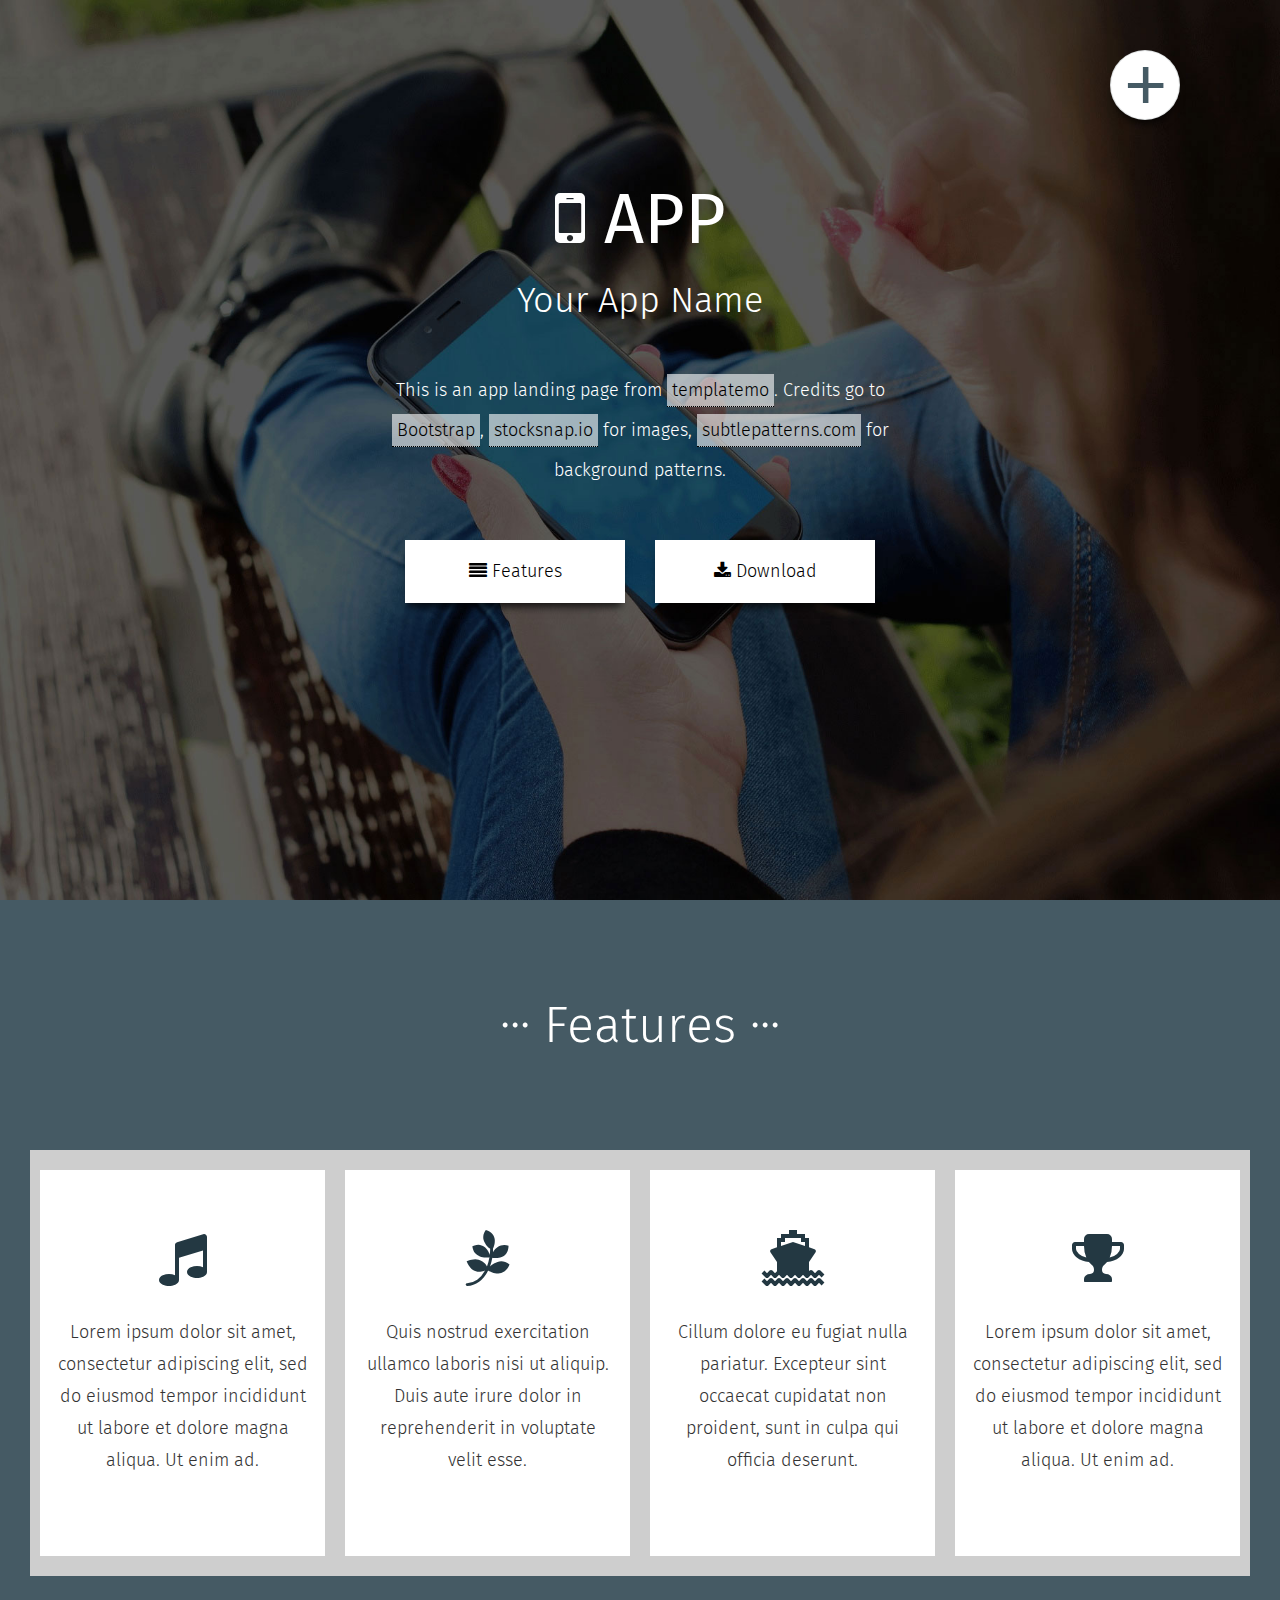
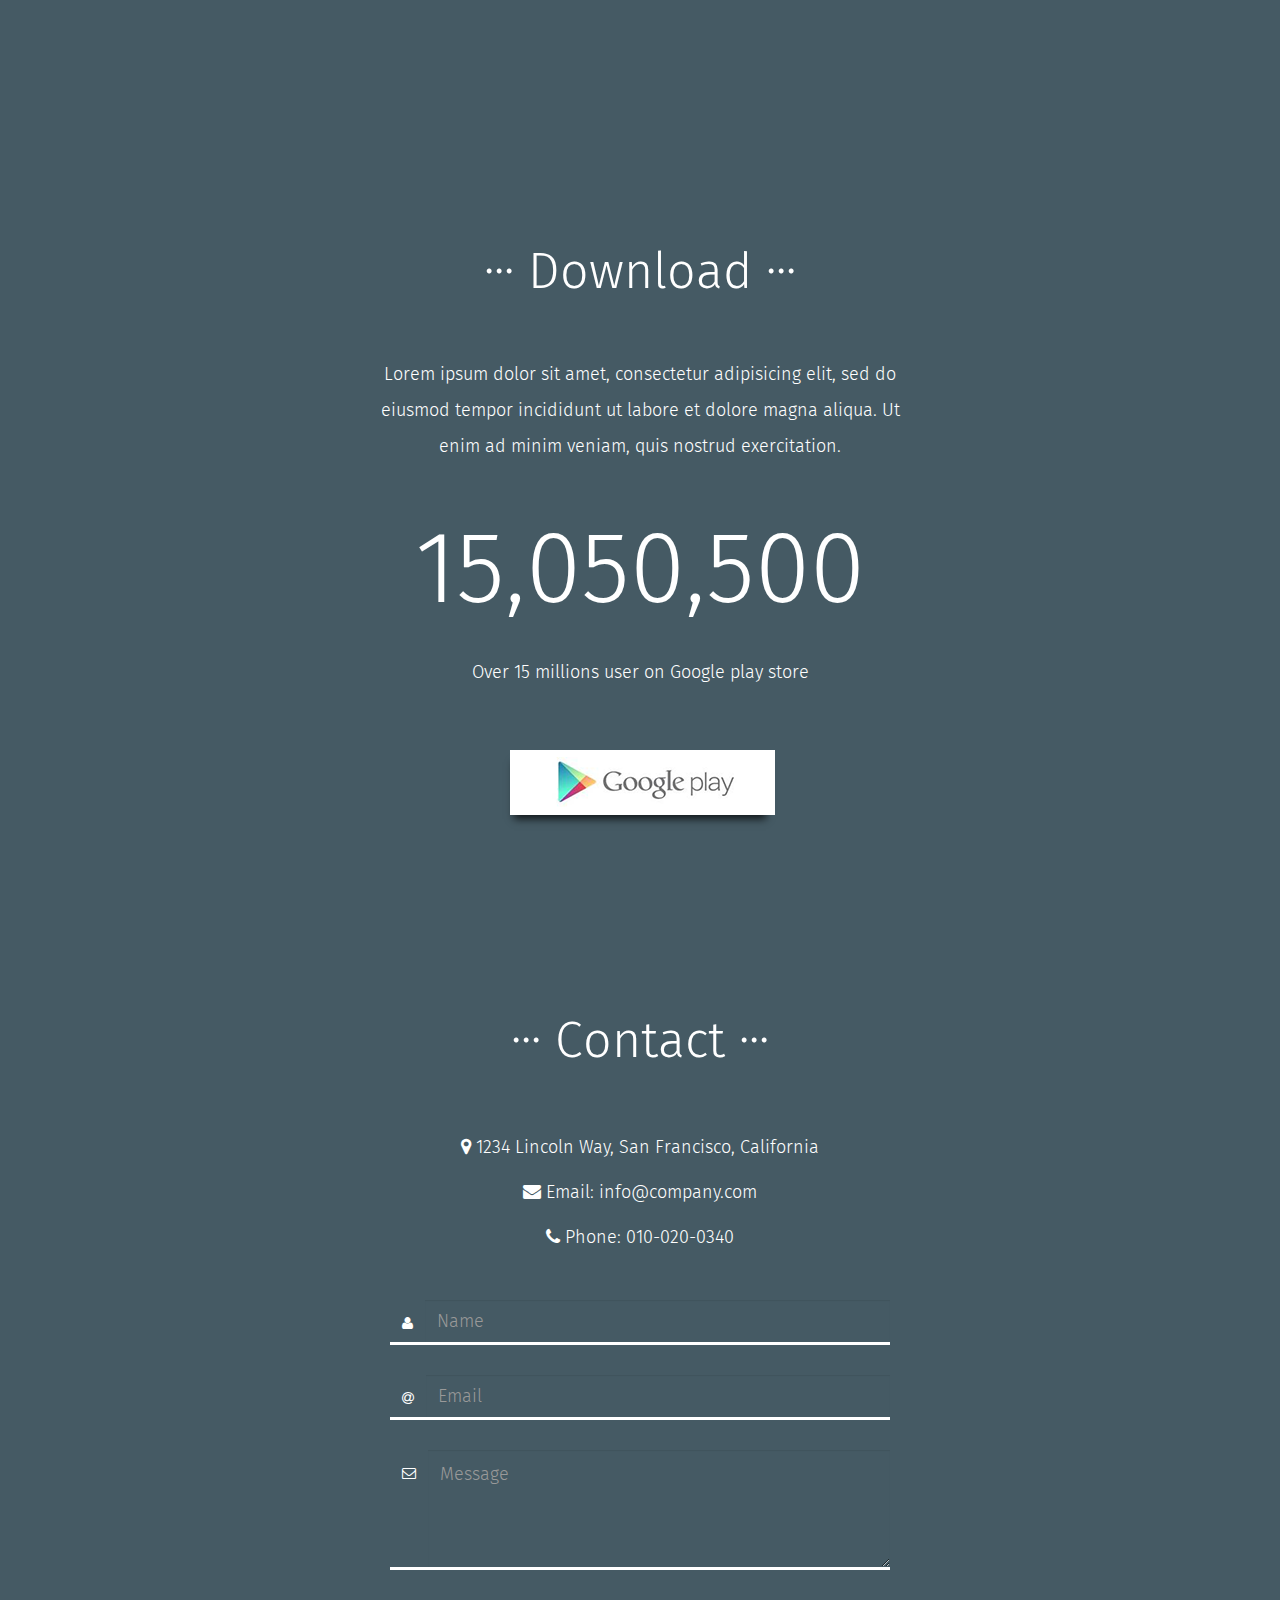
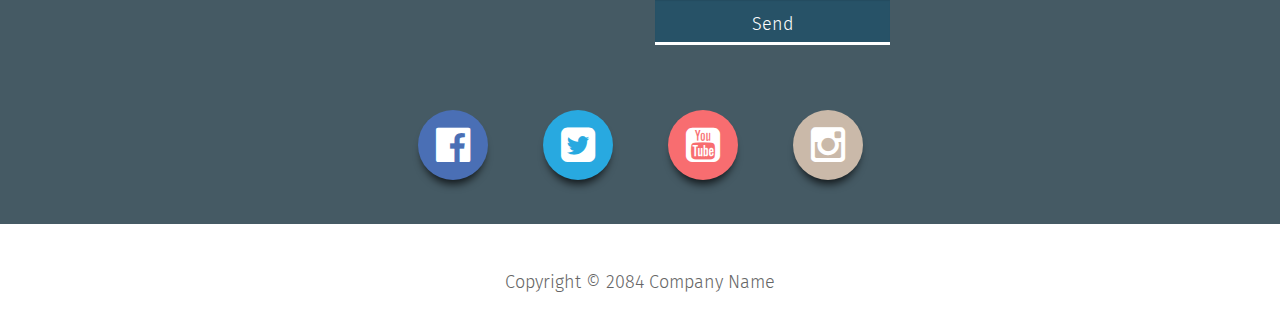
==== index.html @ d2bed55b "Added files from template to the repo." ====
<!DOCTYPE html>
<html lang="en" class="ie_11_scroll">
    <head>
        <meta charset="utf-8">
        <meta http-equiv="X-UA-Compatible" content="IE=edge">
        <meta name="viewport" content="hhhwidth=device-width, initial-scale=1">
        <title>App Landing Page</title>
<!--

App Landing Template

http://www.templatemo.com/tm-474-app-landing

-->
        <!-- CSS -->
        <link rel="stylesheet" href="css/bootstrap.min.css">
        <link rel="stylesheet" href="css/font-awesome.min.css">
        <link rel="stylesheet" href="css/templatemo_style.css">
        <!-- Favicon and touch icons -->
        <link rel="shortcut icon" href="favicon.png" />
        <!--[if lt IE 9]>
          <script src="https://oss.maxcdn.com/html5shiv/3.7.2/html5shiv.min.js"></script>
          <script src="https://oss.maxcdn.com/respond/1.4.2/respond.min.js"></script>
        <![endif]-->
    </head>
    <body>
        <!-- Top menu -->
        <div class="show-menu">
            <a href="#" class="shadow-top-down">+</a>
        </div>
        <nav class="main-menu shadow-top-down">
            <ul class="nav nav-pills nav-stacked">
                <li><a href="#templatemo_home" class="scroll_effect">Home</a></li>
                <li><a href="#templatemo_features" class="scroll_effect">Features</a></li>
                <li><a href="#templatemo_download" class="scroll_effect">Download</a></li>
                <li><a href="http://www.facebook.com/templatemo" rel="nofollow" target="_parent">Fan Page</a></li>
                <li><a href="elements.html">Elements</a></li>
                <li><a href="#templatemo_contact" class="scroll_effect">Contact</a></li>
            </ul>
        </nav>
        <!-- Home -->
        <section id="templatemo_home">
            <div class="container">
                <div class="templatemo_home_inner_wapper">
                    <h1 class="text-center"><i class="fa fa-mobile-phone"></i> APP</h1>
                </div>
                <div class="templatemo_home_inner_wapper">
                    <h2 class="text-center">Your App Name</h2>
                    <p class="text-center">
                        This is an app landing page from 
                        <a rel="nofollow" href="http://www.templatemo.com" target="_parent">templatemo</a>. 
                        Credits go to <a rel="nofollow" href="http://getbootstrap.com/" target="_parent">Bootstrap</a>, 
                        <a rel="nofollow" href="http://stocksnap.io/" target="_parent">stocksnap.io</a> for images, 
                        <a rel="nofollow" href="http://subtlepatterns.com/" target="_parent">subtlepatterns.com</a> for background patterns.
                    </p>
                </div>
                <div class="templatemo_home_inner_wapper btn_wapper">
                    <div class="col-sm-6">
                        <a href="#templatemo_features" class="btn col-xs-12 scroll_effect shadow-top-down">
                            <i class="fa fa-align-justify"></i> Features
                        </a>
                    </div>
                    <div class="col-sm-6">
                        <a href="#templatemo_download" class="btn col-xs-12 scroll_effect shadow-top-down">
                            <i class="fa fa-download"></i> Download
                        </a>
                    </div>
                </div>
            </div>
        </section>
        <!-- Features -->
        <section id="templatemo_features">
            <div class="container-fluid">
                <header class="template_header">
                    <h1 class="text-center"><span>...</span> Features <span>...</span></h1>
                </header>
                <div class="col-sm-12">
                    <div class="col-sm-6 col-lg-3 feature-box">
                        <div class="feature-box-inner">
                            <div class="feature-box-icon">
                                <i class="fa fa-music"></i>
                            </div>
                            <p>
                                Lorem ipsum dolor sit amet, consectetur adipiscing elit, sed do eiusmod tempor incididunt ut labore et dolore magna aliqua. Ut enim ad.
                            </p>
                        </div>
                    </div>
                    <div class="col-sm-6 col-lg-3 feature-box">
                        <div class="feature-box-inner">
                            <div class="feature-box-icon">
                                <i class="fa fa-pagelines"></i>
                            </div>
                            <p>
                                Quis nostrud exercitation ullamco laboris nisi ut aliquip. Duis aute irure dolor in reprehenderit in voluptate velit esse.
                            </p>
                        </div>
                    </div>
                    <div class="col-sm-6 col-lg-3 feature-box">
                        <div class="feature-box-inner">
                            <div class="feature-box-icon">
                                <i class="fa fa-ship"></i>
                            </div>
                            <p>
                                Cillum dolore eu fugiat nulla pariatur. Excepteur sint occaecat cupidatat non proident, sunt in culpa qui officia deserunt.
                            </p>
                        </div>
                    </div>
                    <div class="col-sm-6 col-lg-3 feature-box">
                        <div class="feature-box-inner">
                            <div class="feature-box-icon">
                                <i class="fa fa-trophy"></i>
                            </div>
                            <p>
                                Lorem ipsum dolor sit amet, consectetur adipiscing elit, sed do eiusmod tempor incididunt ut labore et dolore magna aliqua. Ut enim ad.
                            </p>
                        </div>
                    </div>
                </div>
            </div>
        </section>
        <!-- Download -->
        <section id="templatemo_download">
            <div class="container">
                <header class="template_header">
                    <h1 class="text-center"><span>...</span> Download <span>...</span></h1>
                </header>
                <div class="templatemo_download_text_wapper">
                    <p>
                        Lorem ipsum dolor sit amet, consectetur adipisicing elit, sed do eiusmod tempor incididunt ut 
                        labore et dolore magna aliqua. Ut enim ad minim veniam, quis nostrud exercitation.
                    </p>
                </div>
                <div class="col-xs-12">
                    <h2>15,050,500</h2>
                </div>
                <div class="col-xs-12">
                    <p>Over 15 millions user on Google play store</p>
                </div>
                <div class="col-xs-12">
                    <a href="#" class="shadow-top-down"><img src="images/download_btn.png"/></a>
                </div>
            </div>
        </section>
        <!-- Contact -->
        <section id="templatemo_contact">
            <div class="container">
                <div class="row">
                    <div class="col-sm-12">
                        <header class="template_header">
                            <h1 class="text-center"><span>...</span> Contact <span>...</span></h1>
                        </header>
                        <p class="text-center">
                            <i class="fa fa-map-marker"></i> 1234 Lincoln Way, San Francisco, California<br />
                            <i class="fa fa-envelope"></i> Email: <a href="mailto:info@company.com">info@company.com</a><br />
                            <i class="fa fa-phone"></i> Phone: <a href="tel:010-020-0340">010-020-0340</a>
                        </p>
                    </div>
                </div>
                <form role="form" action="#" method="post">
                    <div class="form-group">
                        <div class="input-group">
                            <div class="input-group-addon"><i class="fa fa-user"></i></div>
                            <input type="text" name="name" class="form-control" id="contact-name" placeholder="Name">
                        </div>
                    </div>
                    <div class="form-group">
                        <div class="input-group">
                            <div class="input-group-addon"><i class="fa fa-at"></i></div>
                            <input type="text" name="email" class="form-control" placeholder="Email">
                        </div>
                    </div>
                    <div class="form-group">
                        <div class="input-group">
                            <div class="input-group-addon"><i class="fa fa-envelope-o"></i></div>
                            <textarea name="message" class="form-control" id="contact-message" placeholder="Message"></textarea>
                        </div>
                    </div>
                    <div class="form-group row">
                        <div class="col-xs-6 col-xs-offset-6">
                            <button type="submit" class="form-control">Send</button>
                        </div>
                    </div>
                </form>
                <div class="row">
                    <div class="col-md-6 col-md-offset-3">
                        <ul class="nav nav-pills social">
                            <li><a href="#" class="shadow-top-down social-facebook"><i class="fa fa-facebook-official"></i></a></li>
                            <li><a href="#" class="shadow-top-down social-twitter"><i class="fa fa-twitter-square"></i></a></li>
                            <li><a href="#" class="shadow-top-down social-youtube"><i class="fa fa-youtube-square"></i></a></li>
                            <li><a href="#" class="shadow-top-down social-instagram"><i class="fa fa-instagram"></i></a></li>
                        </ul>
                    </div>
                </div>
            </div>
        </section>
        <!-- Footer -->
        <footer>
            <div class="container">
                <div class="row">
                    <div class="col-xs-12 footer-copyright">
                        <p>Copyright &copy; 2084 <a href="#" target="_parent">Company Name</a></p>
                    </div>
                </div>
            </div>
        </footer>
        <!-- require plugins -->
        <script src="js/jquery.min.js"></script>
        <script src="js/jquery-ui.min.js"></script>
        <script src="js/bootstrap.min.js"></script>
        <script src="js/jquery.parallax.js"></script>
        <!-- template mo config script -->
        <script src="js/templatemo_scripts.js"></script>
    </body>
</html>
---- css/templatemo_style.css ----
/* 

App Landing Template

http://www.templatemo.com/tm-474-app-landing

*/

@font-face {
    font-family: 'Fira Sans';
    src: url('../fonts/FiraSans-Light.eot');
    src: local('Fira Sans Light'),
         url('../fonts/FiraSans-Light.eot') format('embedded-opentype'),
         url('../fonts/FiraSans-Light.woff') format('woff'),
         url('../fonts/FiraSans-Light.ttf') format('truetype');
    font-weight: 300;
    font-style: normal;
}
@font-face {
    font-family: 'Fira Sans';
    src: url('../fonts/FiraSans-Regular.eot');
    src: local('Fira Sans Regular'),
         url('../fonts/FiraSans-Regular.eot') format('embedded-opentype'),
         url('../fonts/FiraSans-Regular.woff') format('woff'),
         url('../fonts/FiraSans-Regular.ttf') format('truetype');
    font-weight: 400;
    font-style: normal;

}
@font-face {
    font-family: 'Fira Sans';
    src: url('../fonts/FiraSans-Bold.eot');
    src: local('Fira Sans Bold'),
         url('../fonts/FiraSans-Bold.eot') format('embedded-opentype'),
         url('../fonts/FiraSans-Bold.woff') format('woff'),
         url('../fonts/FiraSans-Bold.ttf') format('truetype');
    font-weight: 700;
    font-style: normal;
}
html {
    overflow: hidden;
}
body {
    background: #455a64;
    overflow: auto;
    height: 100vh;
}
/***** Typography *****/
body, p, a, th, td, li, dl, .form-control { font: normal normal 300 18px/2em 'Fira Sans';}
b, strong, dt { font-weight: 400;}
h1, h2, h3, h4, h5, h6 { line-height: 2em;}
/***** Material Shadow *****/
.shadow-top-down {
    box-shadow: 0px 8px 8px -4px rgba(0,0,0,0.75);
    transition: all .5s;
}
.shadow-top-down:hover { box-shadow: 0px 0px 8px 0px rgba(0,0,0,0.25);}
/***** Material Form Elements *****/
form {
    max-width: 500px;
    margin: 0 auto;
    margin-top: 30px;
}
form .form-group { margin-top: 30px;}
form input.form-control,
form button.form-control,
form textarea.form-control ,
form select.form-control {
    border: 0px;
    background-color: transparent;
    border-bottom: 3px solid #233842;
    border-radius: 0px;
    height: 45px;
}
form input.form-control:focus,
form button.form-control:focus,
form textarea.form-control:focus {
    border-bottom-color: #c0c0c0;
    box-shadow: none;
}
form button.form-control {
    background-color: #275267;
    transition: .5s;
}
form button.form-control[type=reset] { background-color: transparent;}
form button.form-control:hover,
form button.form-control:focus {
    border-bottom-color: #275267;
    background-color: #1c2d35;
}
form textarea.form-control { min-height: 120px;}
form .input-group-addon { 
    border: 0px;
    background-color: transparent;
    border-bottom: 3px solid #233842;
    vertical-align: top;
    border-radius: 0;
    color: white;
}
form .input-group-addon i { padding-top: 10px;color: #000;}
form .checkbox input[type=checkbox] { margin-top: 12px;}
/***** Images Padding Config *****/
.img-rounded { border-radius: 4px;}
.img-n-pargaraph .pull-right {
    padding: 0;
    margin: 10px 0 15px 15px;
}
.img-n-pargaraph .pull-left {
    padding: 0;
    margin: 10px 15px 15px 0;
}
/***** Template Header *****/
header.template_header h1 {
    font: normal normal 200 50px/150px 'Fira Sans', sans-serif;
    text-align: center;
    margin-top: 50px;
    color: #fff;
}
header.template_header h1 span {
    position: relative; 
    top: -15px;
}
/***** Main Menu *****/
nav.main-menu {
    top: 130px;
    right: 100px;
    z-index: 998;
    display: none;
    position: fixed;
    background: #fff;
    padding: 15px;
    border-radius: 5px;
    border: 1px solid rgba(37,58,68,.15);
}
nav.main-menu a:link, nav.main-menu a:hover, nav.main-menu a:focus, nav.main-menu a { 
    color: #455a64;
    text-align: left;
    font: normal normal 400 18px/30px 'Fira Sans', sans-serif;
    padding: 10px 50px 10px 30px;
    border-radius: 0;
}
.show-menu {
    position: fixed;
    z-index: 999;
    top: 50px;
    right: 100px;
    text-align: center;
}
.show-menu a:hover, .show-menu a {
    font: normal normal 100 100px/70px 'Fira Sans', sans-serif;
    border: 1px solid rgba(37,58,68,.15);
    text-decoration: none;
    border-radius: 50px;
    background: #fff;
    display: block;
    color: #455a64;
    width: 70px;
    height: 70px;
    padding: 0px;
    outline: none;
}
/***** Home *****/
#templatemo_home {
    background: #154558 url(../images/jumbo_background.jpg) fixed;
    /*background:  url(../images/.jpg) fixed;*/
    background-size: cover;
    min-height: 100vh;
    padding-bottom: 130px;
    color: #fff;
}
#templatemo_home .templatemo_home_inner_wapper {
    width: 100%;
    max-width: 500px;
    margin: 0 auto;
}
#templatemo_home h1 {
    margin-top: 20vh;
    font: normal normal 400 70px/80px 'Fira Sans', sans-serif;
}
#templatemo_home h2 {
    font: normal normal 100 36px/40px 'Fira Sans', sans-serif;
}
#templatemo_home p {
    margin: 50px 0 50px 0;
    font: normal normal 100 18px/40px 'Fira Sans', sans-serif;
}
#templatemo_home p a {
    background-color: rgba(255,255,255,.6);
    border-bottom: 1px dotted #000;
    text-decoration: none;
    padding: 5px;
    color: #000;
}
#templatemo_home p a:hover {
    background-color: rgba(255,255,255,.75);
    border-bottom: 0px dotted #000;
}
#templatemo_home a.btn_wapper {
    margin-bottom: 150px;
}
#templatemo_home a.btn {
    font: normal normal 300 18px/60px 'Fira Sans', sans-serif;
    margin-bottom: 30px;
    border-radius: 0px;
    background: #fff;
    height: 63px;
    color: #000;
    padding: 0;
}
/***** Features *****/
#templatemo_features {
    background: #455a64 url(../images/pattern_bg.png) fixed;
    padding-bottom: 130px;
}
#templatemo_features p {
    padding-bottom: 30px;
    text-align: center;
}
#templatemo_features .feature-box {
    transition: all .5s;
    background: transparent;
    padding: 40px 0 40px 0;
    margin-bottom: 0px;
    margin-top: 0px;
}
#templatemo_features .feature-box:hover {
    padding: 0;
    color: #fff;
}
#templatemo_features .feature-box .feature-box-inner {
    box-shadow: inset 0px 0px 0 10px #cecece;
    border-bottom: 10px solid #cecece;
    border-top: 10px solid #cecece;
    transition: all .5s;
    background: #fff;
    padding: 20px;
    margin: auto;
}
#templatemo_features .feature-box:hover .feature-box-inner {
    box-shadow: inset 0px 0px 0px 0px #cecece;
    border-bottom: 10px solid #3d799f;
    border-top: 10px solid #3d799f;
    padding: 60px 20px 60px 20px;
    background: #3399cc;
}
#templatemo_features .feature-box p {
    max-width: 250px;
    min-height: 260px;
    line-height: 32px;
    padding-top: 30px;
    font-size: 18px;
    margin: auto;
}
#templatemo_features .feature-box .feature-box-icon {
    border-radius: 0px;
    text-align: center;
    padding-top: 50px;
    font-size: 56px;
    color:#233842;
}
/***** Download *****/
#templatemo_download { 
    background: url(../images/download_background.jpg) fixed;
}
#templatemo_download h2 {
    font: normal normal 100 100px/150px 'Fira Sans', sans-serif;
    text-align: center;
    color: #fff;
}
#templatemo_download p {
    text-align: center;
    color: #fff;
}
#templatemo_download a {
    margin: 50px auto 100px auto;
    display: block;
    width: 260px;
}
#templatemo_download .templatemo_download_text_wapper {
    width: 100%;
    max-width: 550px;
    margin: auto;
}
/***** Element *****/
#templatemo_element .container {
    background-color: #fff;
    margin-top: 40px;
    margin-bottom: 80px;
    padding-bottom: 40px;
    border-radius: 5px;
}
#templatemo_element header h1 { color: #000;}
#templatemo_element #element-icon-wapper {
    overflow: hidden;
    border-radius: 5px;
}
#templatemo_element #element-icon-wapper > div {
    background-color: rgba(0,0,0,.05);
    padding-bottom: 5px;
    padding-top: 5px;
    text-align: center;
    line-height: 40px;
    font-size: 25px;
}
#templatemo_element #element-icon-wapper > div:hover {
    transition: .5s;
    background-color: rgba(0,0,0,.2);
}
#templatemo_element #element-icon-wapper a { color: #000;}
#templatemo_element #img-grid-wapper > div { padding: 5px;}
/***** Contact *****/
#templatemo_contact {
    background: #455a64 url(../images/pattern_bg.png) fixed;
    color: #fff;
}
#templatemo_contact header h1 { color: #fff;}
#templatemo_contact p, #templatemo_contact a  {
    line-height: 2.5em;
    color: #fff;
}
#templatemo_contact form .form-group { margin-top: 30px;}
#templatemo_contact form input.form-control,
#templatemo_contact form button.form-control,
#templatemo_contact form textarea.form-control ,
#templatemo_contact form select.form-control { border-bottom: 3px solid #fff;color: #fff;}
#templatemo_contact form input.form-control:focus,
#templatemo_contact form button.form-control:focus,
#templatemo_contact form textarea.form-control:focus { border-bottom-color: #275267;}
#templatemo_contact form textarea.form-control { min-height: 120px;}
#templatemo_contact form .input-group-addon { border-bottom: 3px solid #fff;}
#templatemo_contact form .input-group-addon i { color: #fff;}
#templatemo_contact .social {
    margin: 0px auto 40px auto;
    text-align: center;
    max-width: 500px;
    width: 100%;
}
#templatemo_contact .social li {
    margin-left: 0;
    width: 25%;
}
#templatemo_contact .social a {
    margin: 50px auto 4px auto;
    background-color: #fff;
    border-radius: 50px;
    padding-top: 15px;
    font-size: 40px;
    line-height: 40px;
    transition: .5s;
    display: block;
    height: 70px;
    color: #fff;
    width: 70px;
}
#templatemo_contact .social a:hover {
    transform: rotate(360deg);
    color: #223741;
}
#templatemo_contact .social .social-facebook { background: #4a6fb5;}
#templatemo_contact .social .social-twitter { background: #28a9e0;}
#templatemo_contact .social .social-youtube { background: #f86d70;}
#templatemo_contact .social .social-instagram { background: #cab9a9;}
/***** Footer *****/
footer {
    padding: 20px 0 16px 0;
    text-align: center;
    background: #fff;
}
.footer-copyright p {
    margin:20px auto 20px auto;
    text-align: center;
    line-height: 32px;
    color: #666;
}
.footer-copyright a { 
    border-bottom: 1px dotted #fff;
    color: #666;
}
.footer-copyright a:hover {
    color: #000;
    border: 0;
}
@media (min-width: 992px) and (max-width: 1199px) {
    .show-menu {right: 50px;}
    nav.main-menu {right: 50px;}
}
@media (max-width: 991px) {
    .show-menu {right: 30px;}
    nav.main-menu {right: 30px;}
}
@media (max-width: 767px) {
    #templatemo_download h2 {font-size: 70px;}
    #templatemo_home h2 {font-size: 26px;}
}
@media (max-width: 400px) {
    nav.main-menu {right: 10px;}
    .show-menu {right: 10px;}
    #templatemo_contact .social a {
        padding: 18px;
        font-size: 25px;
        line-height: 20px;
        height: 60px;
        width: 60px;
    }
}
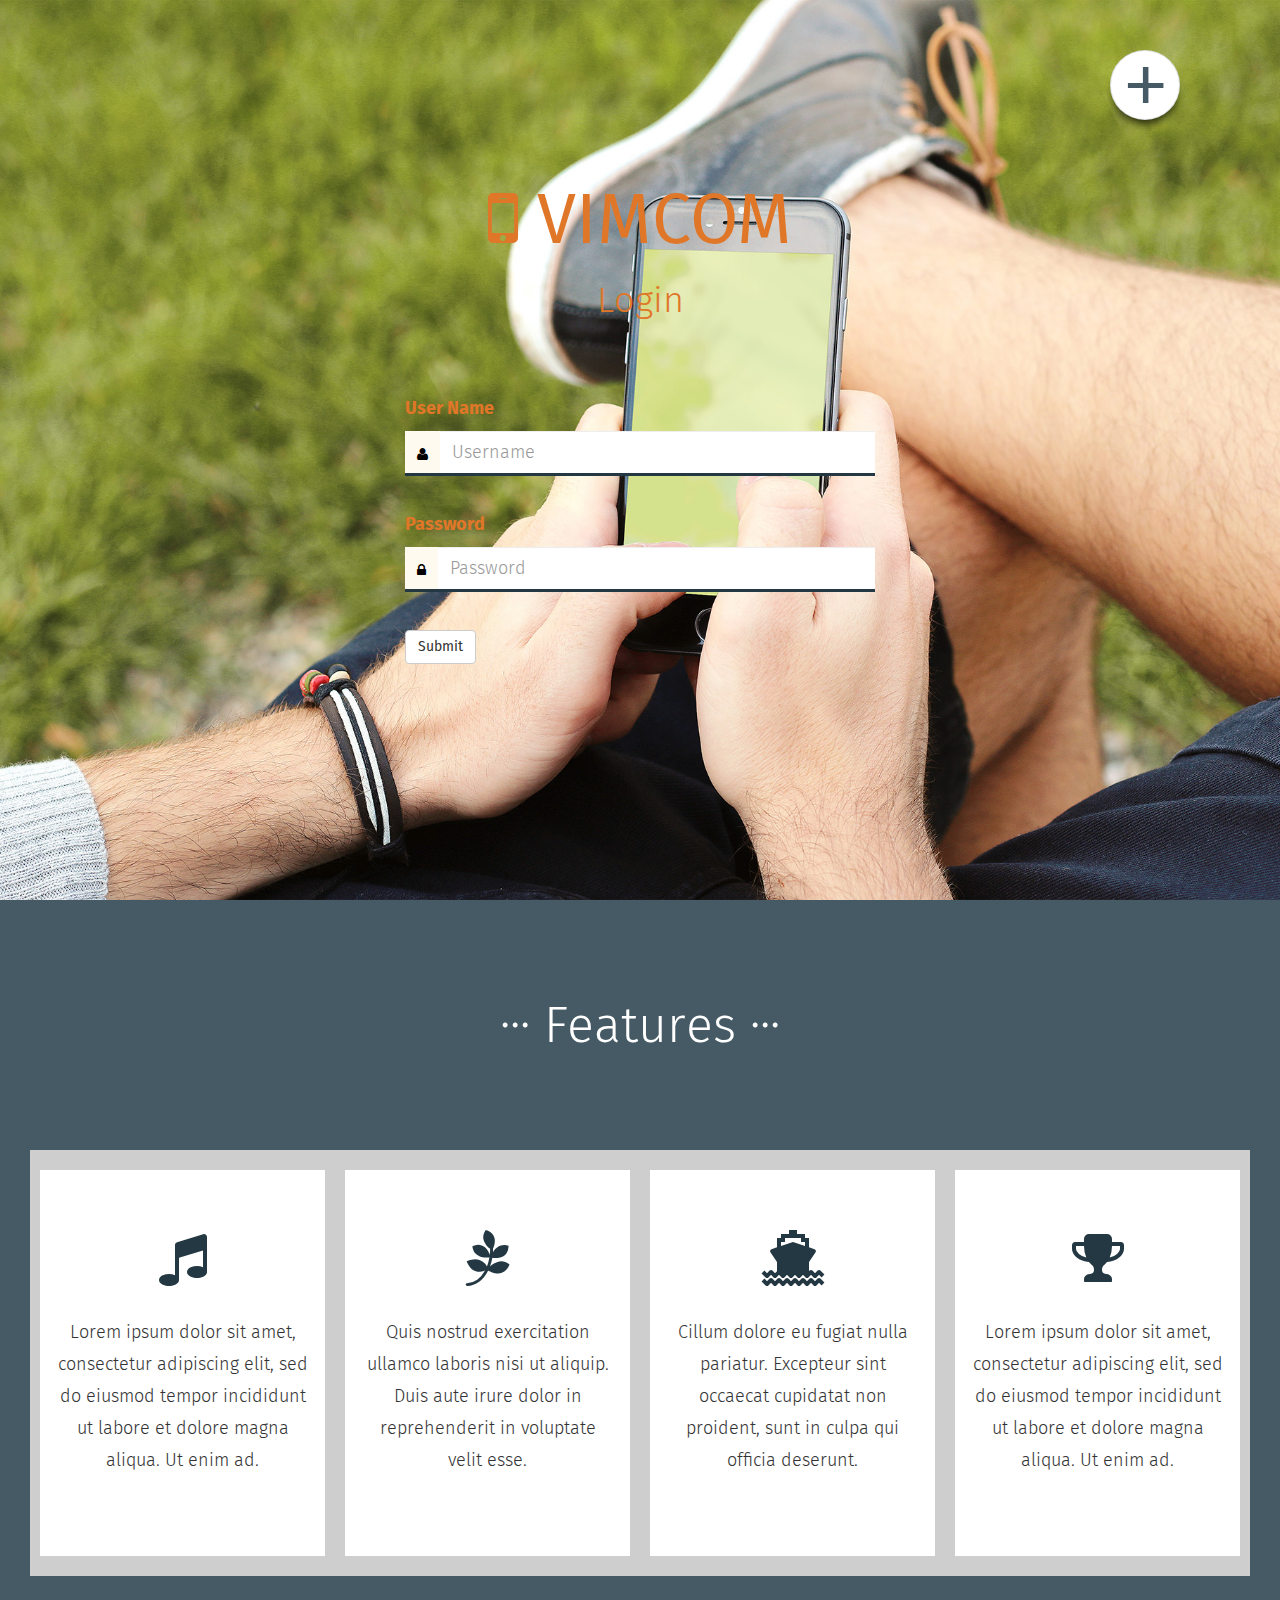
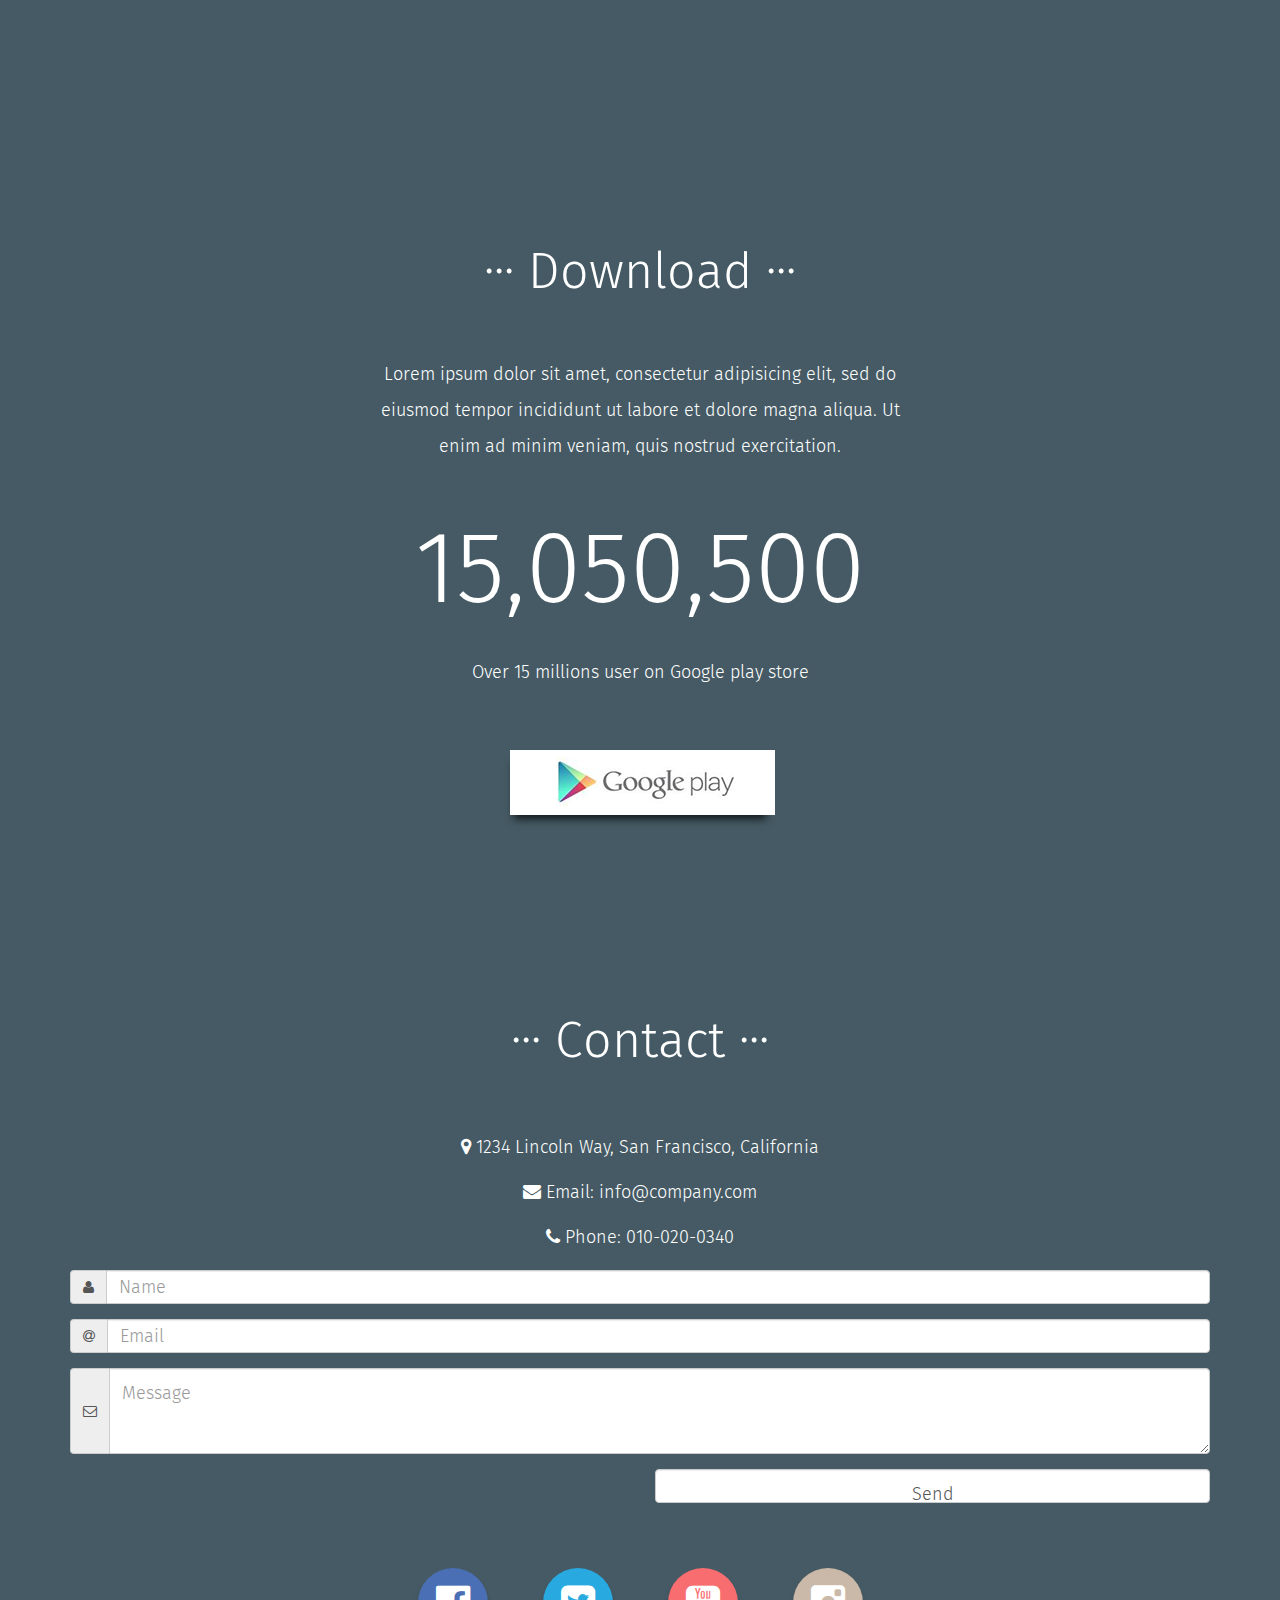
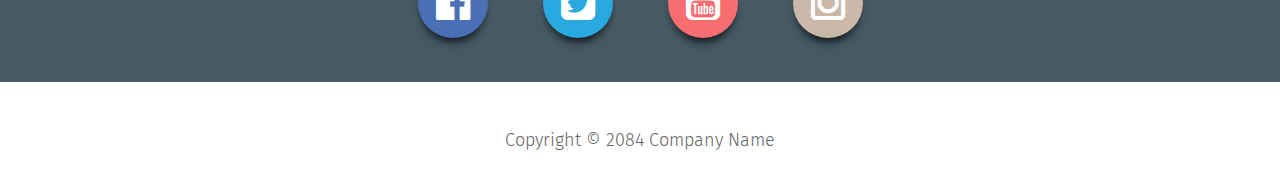
==== commit edfaa07a: "Grant created these." ====
--- a/index.html
+++ b/index.html
@@ -42,19 +42,18 @@
         <section id="templatemo_home">
             <div class="container">
                 <div class="templatemo_home_inner_wapper">
-                    <h1 class="text-center"><i class="fa fa-mobile-phone"></i> APP</h1>
+                    <h1 class="text-center"><i class="fa fa-mobile-phone"></i> VIMCOM</h1>
                 </div>
                 <div class="templatemo_home_inner_wapper">
-                    <h2 class="text-center">Your App Name</h2>
-                    <p class="text-center">
+                    <!--<p class="text-center">
                         This is an app landing page from 
                         <a rel="nofollow" href="http://www.templatemo.com" target="_parent">templatemo</a>. 
                         Credits go to <a rel="nofollow" href="http://getbootstrap.com/" target="_parent">Bootstrap</a>, 
                         <a rel="nofollow" href="http://stocksnap.io/" target="_parent">stocksnap.io</a> for images, 
                         <a rel="nofollow" href="http://subtlepatterns.com/" target="_parent">subtlepatterns.com</a> for background patterns.
-                    </p>
-                </div>
-                <div class="templatemo_home_inner_wapper btn_wapper">
+                    </p>-->
+                </div>
+                <!--<div class="templatemo_home_inner_wapper btn_wapper">
                     <div class="col-sm-6">
                         <a href="#templatemo_features" class="btn col-xs-12 scroll_effect shadow-top-down">
                             <i class="fa fa-align-justify"></i> Features
@@ -66,7 +65,28 @@
                         </a>
                     </div>
                 </div>
-            </div>
+            </div>-->
+            </hr >
+            <div class="templatemo_home_inner_wapper">
+                    <h2 class="text-center">Login</h2>
+                    <form action="#" method="POST" class="col-sm-12" role="form">
+                        <div class="form-group">
+                            <label for="email">User Name</label>
+                            <div class="input-group">
+                                <div class="input-group-addon"><i class="fa fa-user"></i></div>
+                                <input type="username" class="form-control" id="User" placeholder="Username">
+                            </div>
+                        </div>
+                        <div class="form-group">
+                            <label for="password">Password</label>
+                            <div class="input-group">
+                                <div class="input-group-addon"><i class="fa fa-lock"></i></div>
+                                <input type="password" class="form-control" id="password" placeholder="Password">
+                            </div>
+                            </br>
+                            <input class="btn btn-default" class="form-control" type="submit" value="Submit">
+                        </div>
+                </div>
         </section>
         <!-- Features -->
         <section id="templatemo_features">
--- a/css/templatemo_style.css
+++ b/css/templatemo_style.css
@@ -67,7 +67,7 @@
 form textarea.form-control ,
 form select.form-control {
     border: 0px;
-    background-color: transparent;
+    background-color: white;
     border-bottom: 3px solid #233842;
     border-radius: 0px;
     height: 45px;
@@ -91,7 +91,7 @@
 form textarea.form-control { min-height: 120px;}
 form .input-group-addon { 
     border: 0px;
-    background-color: transparent;
+    background-color: floralwhite;
     border-bottom: 3px solid #233842;
     vertical-align: top;
     border-radius: 0;
@@ -161,12 +161,12 @@
 }
 /***** Home *****/
 #templatemo_home {
-    background: #154558 url(../images/jumbo_background.jpg) fixed;
+    background: #154558 url(../images/man-person-hands-apple.jpg) fixed;
     /*background:  url(../images/.jpg) fixed;*/
     background-size: cover;
     min-height: 100vh;
     padding-bottom: 130px;
-    color: #fff;
+    color: #e07628;
 }
 #templatemo_home .templatemo_home_inner_wapper {
     width: 100%;
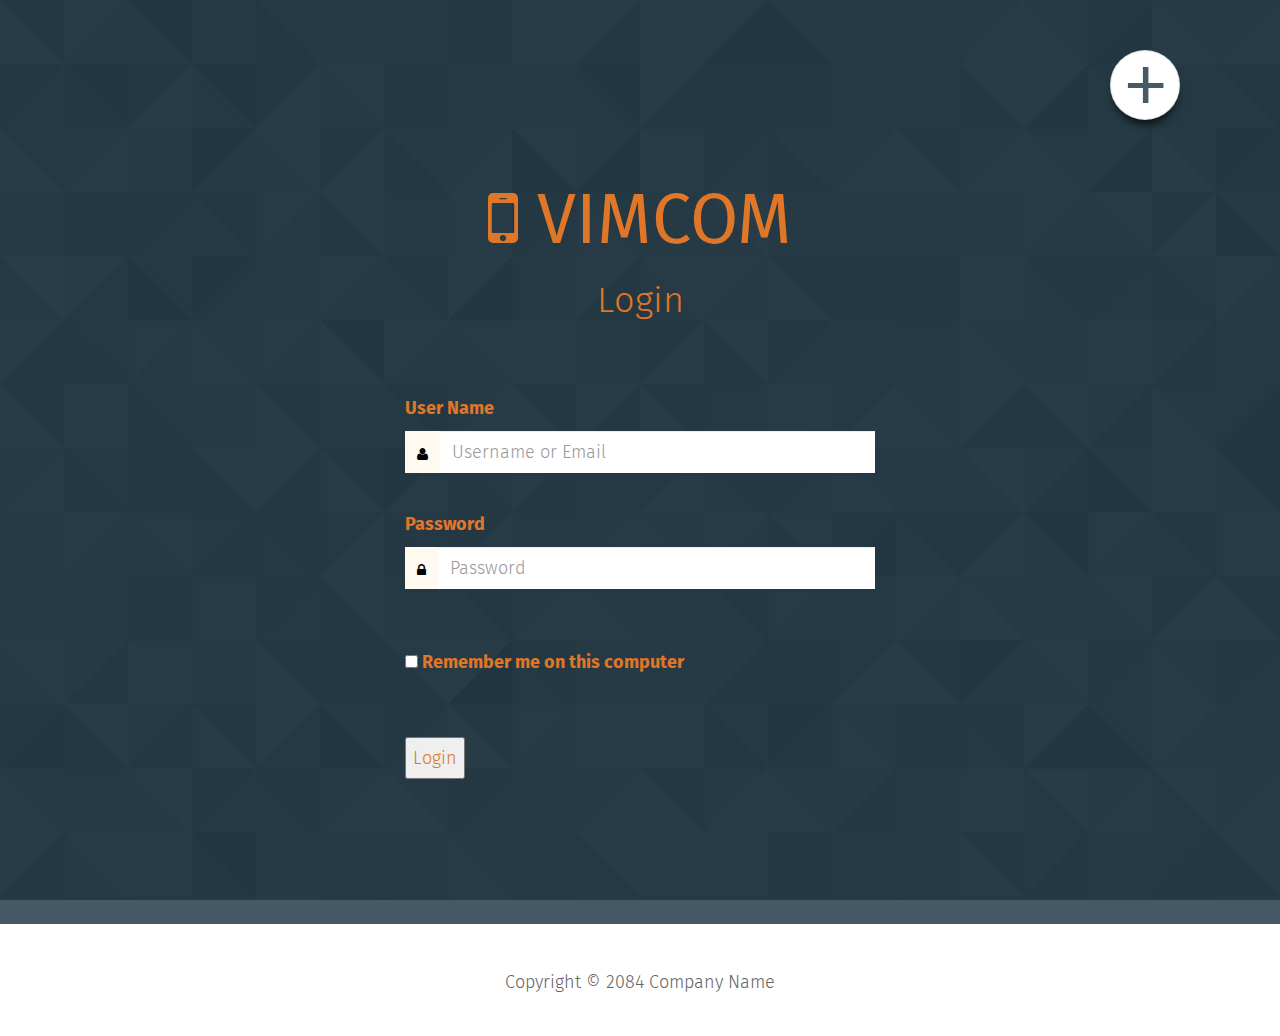
==== commit 46cae2a1: "renamed pages and deleted old index file" ====
--- a/index.html
+++ b/index.html
@@ -1,10 +1,10 @@
-<!DOCTYPE html>
+﻿<!DOCTYPE html>
 <html lang="en" class="ie_11_scroll">
     <head>
         <meta charset="utf-8">
         <meta http-equiv="X-UA-Compatible" content="IE=edge">
         <meta name="viewport" content="hhhwidth=device-width, initial-scale=1">
-        <title>App Landing Page</title>
+        <title>VimCom Login</title>
 <!--
 
 App Landing Template
@@ -30,12 +30,10 @@
         </div>
         <nav class="main-menu shadow-top-down">
             <ul class="nav nav-pills nav-stacked">
-                <li><a href="#templatemo_home" class="scroll_effect">Home</a></li>
-                <li><a href="#templatemo_features" class="scroll_effect">Features</a></li>
-                <li><a href="#templatemo_download" class="scroll_effect">Download</a></li>
-                <li><a href="http://www.facebook.com/templatemo" rel="nofollow" target="_parent">Fan Page</a></li>
-                <li><a href="elements.html">Elements</a></li>
-                <li><a href="#templatemo_contact" class="scroll_effect">Contact</a></li>
+                <li><a href="post.html" class="scroll_effect">Create Event</a></li>
+                <li><a href="profile.html" class="scroll_effect">Profile</a></li>
+                <li><a href="index.html" class="scroll_effect">Log Out</a></li>
+
             </ul>
         </nav>
         <!-- Home -->
@@ -69,150 +67,52 @@
             </hr >
             <div class="templatemo_home_inner_wapper">
                     <h2 class="text-center">Login</h2>
-                    <form action="#" method="POST" class="col-sm-12" role="form">
+                    <form action="profile.html" class="col-sm-12" role="form">
                         <div class="form-group">
                             <label for="email">User Name</label>
                             <div class="input-group">
                                 <div class="input-group-addon"><i class="fa fa-user"></i></div>
-                                <input type="username" class="form-control" id="User" placeholder="Username">
+                                <input type="text" class="form-control" id="User" placeholder="Username or Email">
                             </div>
                         </div>
                         <div class="form-group">
                             <label for="password">Password</label>
                             <div class="input-group">
                                 <div class="input-group-addon"><i class="fa fa-lock"></i></div>
-                                <input type="password" class="form-control" id="password" placeholder="Password">
+                                <input type="password" class="form-control" id="password" placeholder="Password" aria-hidden="true">
                             </div>
-                            </br>
-                            <input class="btn btn-default" class="form-control" type="submit" value="Submit">
+							<p class="remember_me">
+								<label>
+									<input type="checkbox" name="remember_me" id="remember_me">
+									Remember me on this computer
+								</label>
+							</p>
+                            <input type="submit" name="commit" value="Login">
                         </div>
+					</form>
                 </div>
+
+						<!--Second Optional Login Form-->
+					<!--<div class="login">
+						<h1>Login to Web App</h1>
+						<form method="post" action="Page-3.html">
+							<p><input type="text" name="login" value="" placeholder="Username or Email"></p>
+							<p><input type="password" name="password" value="" placeholder="Password"></p>
+							<p class="remember_me">
+								<label>
+									<input type="checkbox" name="remember_me" id="remember_me">
+									Remember me on this computer
+								</label>
+							</p>
+							<p class="submit"><input type="submit" name="commit" value="Login"></p>
+						</form>
+					</div>
+					<div class="login-help">
+						<p>Forgot your password? <a href="index.html">Click here to reset it</a>.</p>
+					</div>-->
+				
         </section>
-        <!-- Features -->
-        <section id="templatemo_features">
-            <div class="container-fluid">
-                <header class="template_header">
-                    <h1 class="text-center"><span>...</span> Features <span>...</span></h1>
-                </header>
-                <div class="col-sm-12">
-                    <div class="col-sm-6 col-lg-3 feature-box">
-                        <div class="feature-box-inner">
-                            <div class="feature-box-icon">
-                                <i class="fa fa-music"></i>
-                            </div>
-                            <p>
-                                Lorem ipsum dolor sit amet, consectetur adipiscing elit, sed do eiusmod tempor incididunt ut labore et dolore magna aliqua. Ut enim ad.
-                            </p>
-                        </div>
-                    </div>
-                    <div class="col-sm-6 col-lg-3 feature-box">
-                        <div class="feature-box-inner">
-                            <div class="feature-box-icon">
-                                <i class="fa fa-pagelines"></i>
-                            </div>
-                            <p>
-                                Quis nostrud exercitation ullamco laboris nisi ut aliquip. Duis aute irure dolor in reprehenderit in voluptate velit esse.
-                            </p>
-                        </div>
-                    </div>
-                    <div class="col-sm-6 col-lg-3 feature-box">
-                        <div class="feature-box-inner">
-                            <div class="feature-box-icon">
-                                <i class="fa fa-ship"></i>
-                            </div>
-                            <p>
-                                Cillum dolore eu fugiat nulla pariatur. Excepteur sint occaecat cupidatat non proident, sunt in culpa qui officia deserunt.
-                            </p>
-                        </div>
-                    </div>
-                    <div class="col-sm-6 col-lg-3 feature-box">
-                        <div class="feature-box-inner">
-                            <div class="feature-box-icon">
-                                <i class="fa fa-trophy"></i>
-                            </div>
-                            <p>
-                                Lorem ipsum dolor sit amet, consectetur adipiscing elit, sed do eiusmod tempor incididunt ut labore et dolore magna aliqua. Ut enim ad.
-                            </p>
-                        </div>
-                    </div>
-                </div>
-            </div>
-        </section>
-        <!-- Download -->
-        <section id="templatemo_download">
-            <div class="container">
-                <header class="template_header">
-                    <h1 class="text-center"><span>...</span> Download <span>...</span></h1>
-                </header>
-                <div class="templatemo_download_text_wapper">
-                    <p>
-                        Lorem ipsum dolor sit amet, consectetur adipisicing elit, sed do eiusmod tempor incididunt ut 
-                        labore et dolore magna aliqua. Ut enim ad minim veniam, quis nostrud exercitation.
-                    </p>
-                </div>
-                <div class="col-xs-12">
-                    <h2>15,050,500</h2>
-                </div>
-                <div class="col-xs-12">
-                    <p>Over 15 millions user on Google play store</p>
-                </div>
-                <div class="col-xs-12">
-                    <a href="#" class="shadow-top-down"><img src="images/download_btn.png"/></a>
-                </div>
-            </div>
-        </section>
-        <!-- Contact -->
-        <section id="templatemo_contact">
-            <div class="container">
-                <div class="row">
-                    <div class="col-sm-12">
-                        <header class="template_header">
-                            <h1 class="text-center"><span>...</span> Contact <span>...</span></h1>
-                        </header>
-                        <p class="text-center">
-                            <i class="fa fa-map-marker"></i> 1234 Lincoln Way, San Francisco, California<br />
-                            <i class="fa fa-envelope"></i> Email: <a href="mailto:info@company.com">info@company.com</a><br />
-                            <i class="fa fa-phone"></i> Phone: <a href="tel:010-020-0340">010-020-0340</a>
-                        </p>
-                    </div>
-                </div>
-                <form role="form" action="#" method="post">
-                    <div class="form-group">
-                        <div class="input-group">
-                            <div class="input-group-addon"><i class="fa fa-user"></i></div>
-                            <input type="text" name="name" class="form-control" id="contact-name" placeholder="Name">
-                        </div>
-                    </div>
-                    <div class="form-group">
-                        <div class="input-group">
-                            <div class="input-group-addon"><i class="fa fa-at"></i></div>
-                            <input type="text" name="email" class="form-control" placeholder="Email">
-                        </div>
-                    </div>
-                    <div class="form-group">
-                        <div class="input-group">
-                            <div class="input-group-addon"><i class="fa fa-envelope-o"></i></div>
-                            <textarea name="message" class="form-control" id="contact-message" placeholder="Message"></textarea>
-                        </div>
-                    </div>
-                    <div class="form-group row">
-                        <div class="col-xs-6 col-xs-offset-6">
-                            <button type="submit" class="form-control">Send</button>
-                        </div>
-                    </div>
-                </form>
-                <div class="row">
-                    <div class="col-md-6 col-md-offset-3">
-                        <ul class="nav nav-pills social">
-                            <li><a href="#" class="shadow-top-down social-facebook"><i class="fa fa-facebook-official"></i></a></li>
-                            <li><a href="#" class="shadow-top-down social-twitter"><i class="fa fa-twitter-square"></i></a></li>
-                            <li><a href="#" class="shadow-top-down social-youtube"><i class="fa fa-youtube-square"></i></a></li>
-                            <li><a href="#" class="shadow-top-down social-instagram"><i class="fa fa-instagram"></i></a></li>
-                        </ul>
-                    </div>
-                </div>
-            </div>
-        </section>
+
         <!-- Footer -->
         <footer>
             <div class="container">
@@ -223,7 +123,7 @@
                 </div>
             </div>
         </footer>
-        <!-- require plugins -->
+        
         <script src="js/jquery.min.js"></script>
         <script src="js/jquery-ui.min.js"></script>
         <script src="js/bootstrap.min.js"></script>
--- a/css/templatemo_style.css
+++ b/css/templatemo_style.css
@@ -161,7 +161,7 @@
 }
 /***** Home *****/
 #templatemo_home {
-    background: #154558 url(../images/man-person-hands-apple.jpg) fixed;
+    background: #154558 url(../images/pattern_bg.png) fixed;
     /*background:  url(../images/.jpg) fixed;*/
     background-size: cover;
     min-height: 100vh;
@@ -318,11 +318,12 @@
     line-height: 2.5em;
     color: #fff;
 }
+.postbuttoncolor {color: #666}
 #templatemo_contact form .form-group { margin-top: 30px;}
 #templatemo_contact form input.form-control,
 #templatemo_contact form button.form-control,
 #templatemo_contact form textarea.form-control ,
-#templatemo_contact form select.form-control { border-bottom: 3px solid #fff;color: #fff;}
+#templatemo_contact form select.form-control { border-bottom: 3px solid #fff;color:  #4A4A4A;}
 #templatemo_contact form input.form-control:focus,
 #templatemo_contact form button.form-control:focus,
 #templatemo_contact form textarea.form-control:focus { border-bottom-color: #275267;}
@@ -402,4 +403,49 @@
         height: 60px;
         width: 60px;
     }
-}+}
+
+.button {
+    display: inline-block;
+    text-align: center;
+    vertical-align: middle;
+    padding: 12px 24px;
+    border: 1px solid #258f25;
+    border-radius: 8px;
+    background: #3ce93c;
+    background: -webkit-gradient(linear, left top, left bottom, from(#3ce93c), to(#258f25));
+    background: -moz-linear-gradient(top, #3ce93c, #258f25);
+    background: linear-gradient(to bottom, #3ce93c, #258f25);
+    text-shadow: #175a17 1px 1px 1px;
+    font: normal normal bold 25px verdana;
+    color: #ffffff;
+    text-decoration: none;
+}
+.button:hover,
+.button:focus {
+    background: #48ff48;
+    background: -webkit-gradient(linear, left top, left bottom, from(#48ff48), to(#2cac2c));
+    background: -moz-linear-gradient(top, #48ff48, #2cac2c);
+    background: linear-gradient(to bottom, #48ff48, #2cac2c);
+    color: #ffffff;
+    text-decoration: none;
+}
+.button:active {
+    background: #258f25;
+    background: -webkit-gradient(linear, left top, left bottom, from(#258f25), to(#258f25));
+    background: -moz-linear-gradient(top, #258f25, #258f25);
+    background: linear-gradient(to bottom, #258f25, #258f25);
+}
+.button:before{
+    content:  "\0000a0";
+    display: inline-block;
+    height: 24px;
+    width: 24px;
+    line-height: 24px;
+    margin: 0 4px -6px -4px;
+    position: relative;
+    top: 0px;
+    left: 0px;
+    background: url("[data-uri]") no-repeat left center transparent;
+    background-size: 100% 100%;
+}
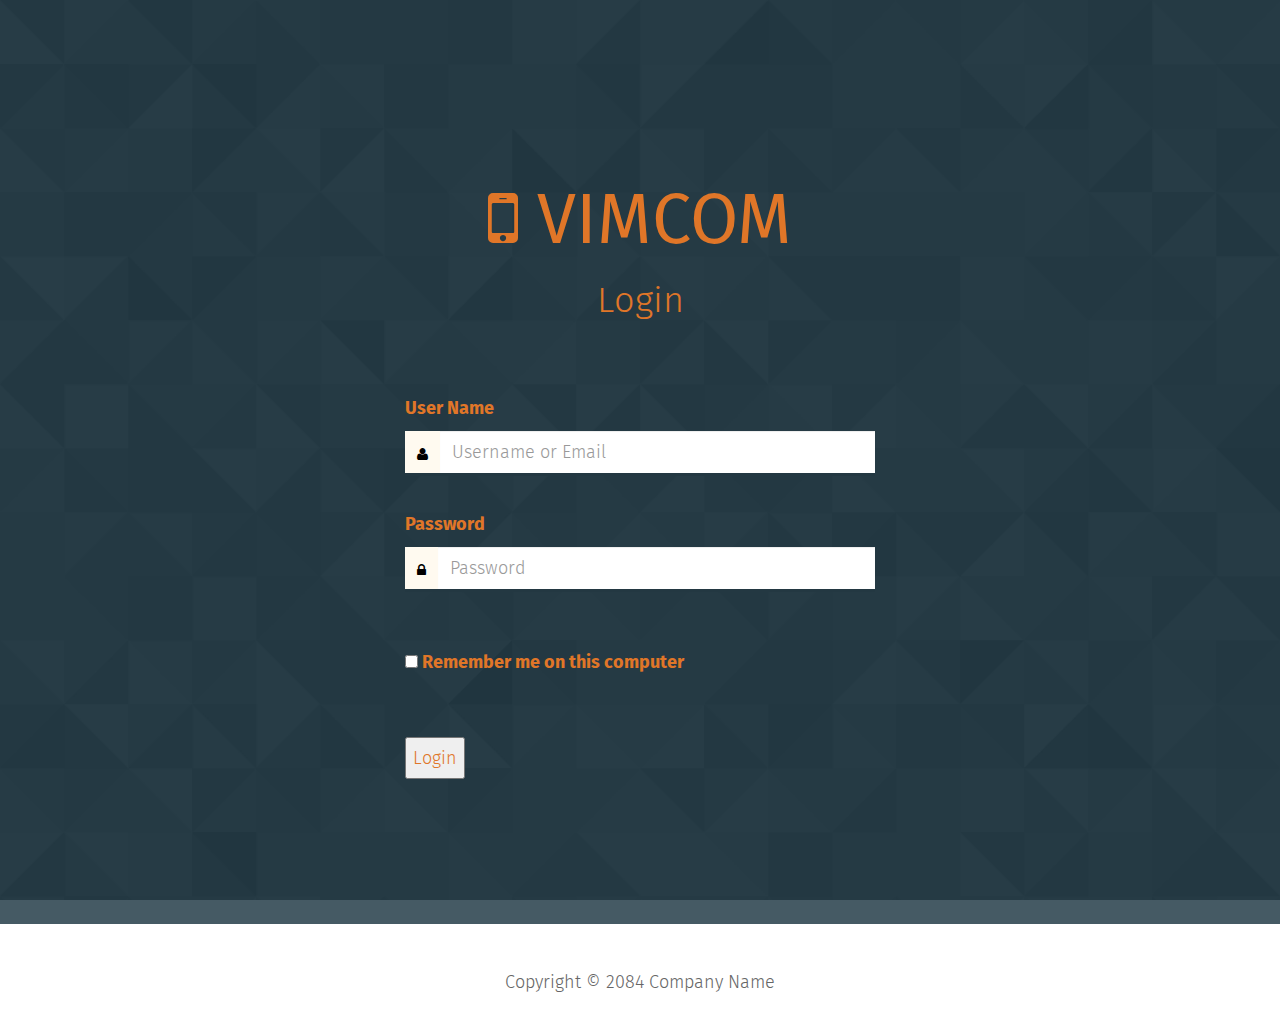
==== commit 193ec3c2: "No nav on home" ====
--- a/index.html
+++ b/index.html
@@ -25,17 +25,6 @@
     </head>
     <body>
         <!-- Top menu -->
-        <div class="show-menu">
-            <a href="#" class="shadow-top-down">+</a>
-        </div>
-        <nav class="main-menu shadow-top-down">
-            <ul class="nav nav-pills nav-stacked">
-                <li><a href="post.html" class="scroll_effect">Create Event</a></li>
-                <li><a href="profile.html" class="scroll_effect">Profile</a></li>
-                <li><a href="index.html" class="scroll_effect">Log Out</a></li>
-
-            </ul>
-        </nav>
         <!-- Home -->
         <section id="templatemo_home">
             <div class="container">
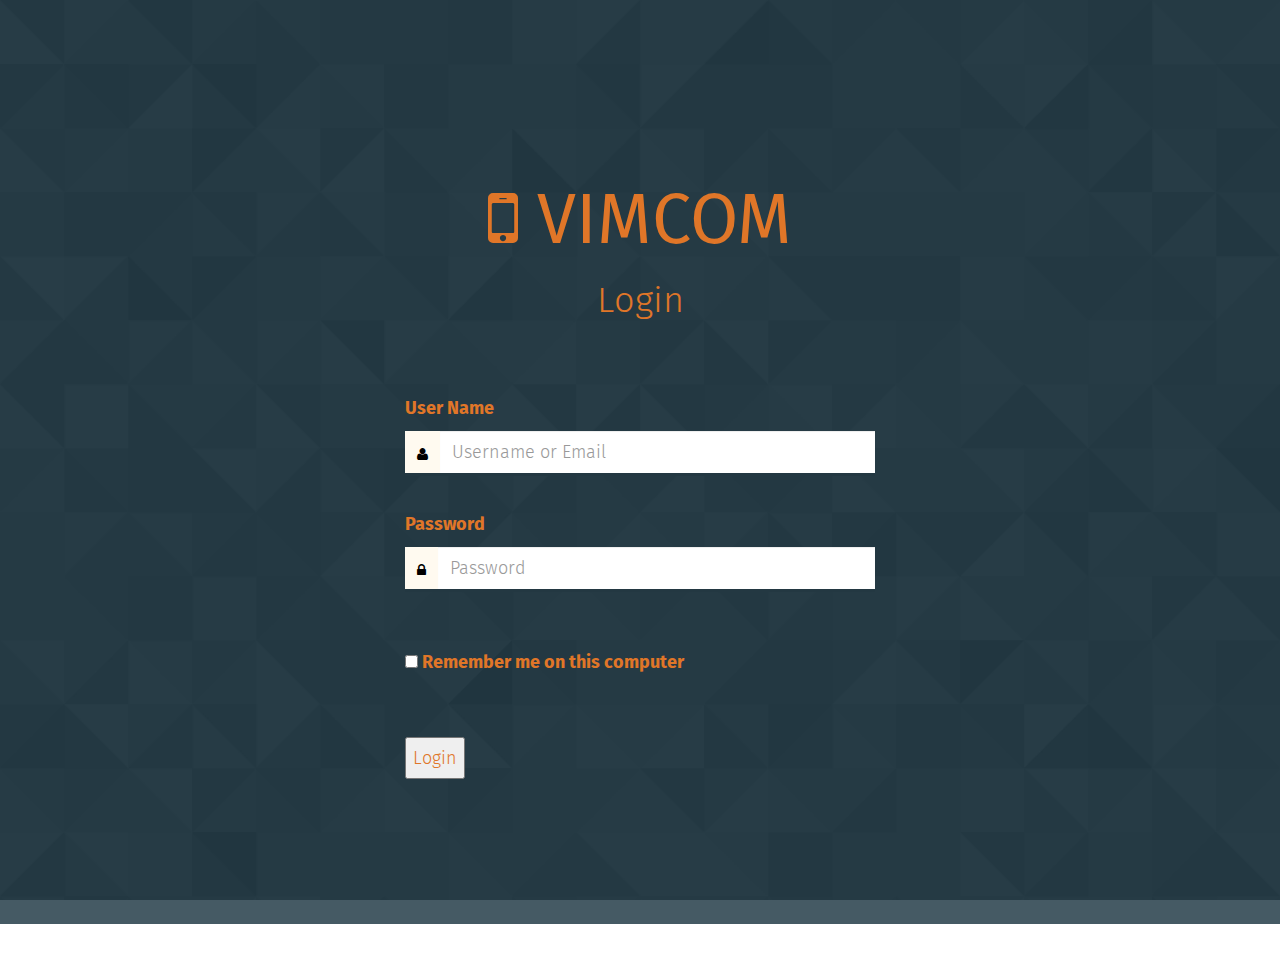
==== commit 9ff90444: "Added phone # and removed copyright" ====
--- a/index.html
+++ b/index.html
@@ -107,7 +107,7 @@
             <div class="container">
                 <div class="row">
                     <div class="col-xs-12 footer-copyright">
-                        <p>Copyright &copy; 2084 <a href="#" target="_parent">Company Name</a></p>
+                        
                     </div>
                 </div>
             </div>
